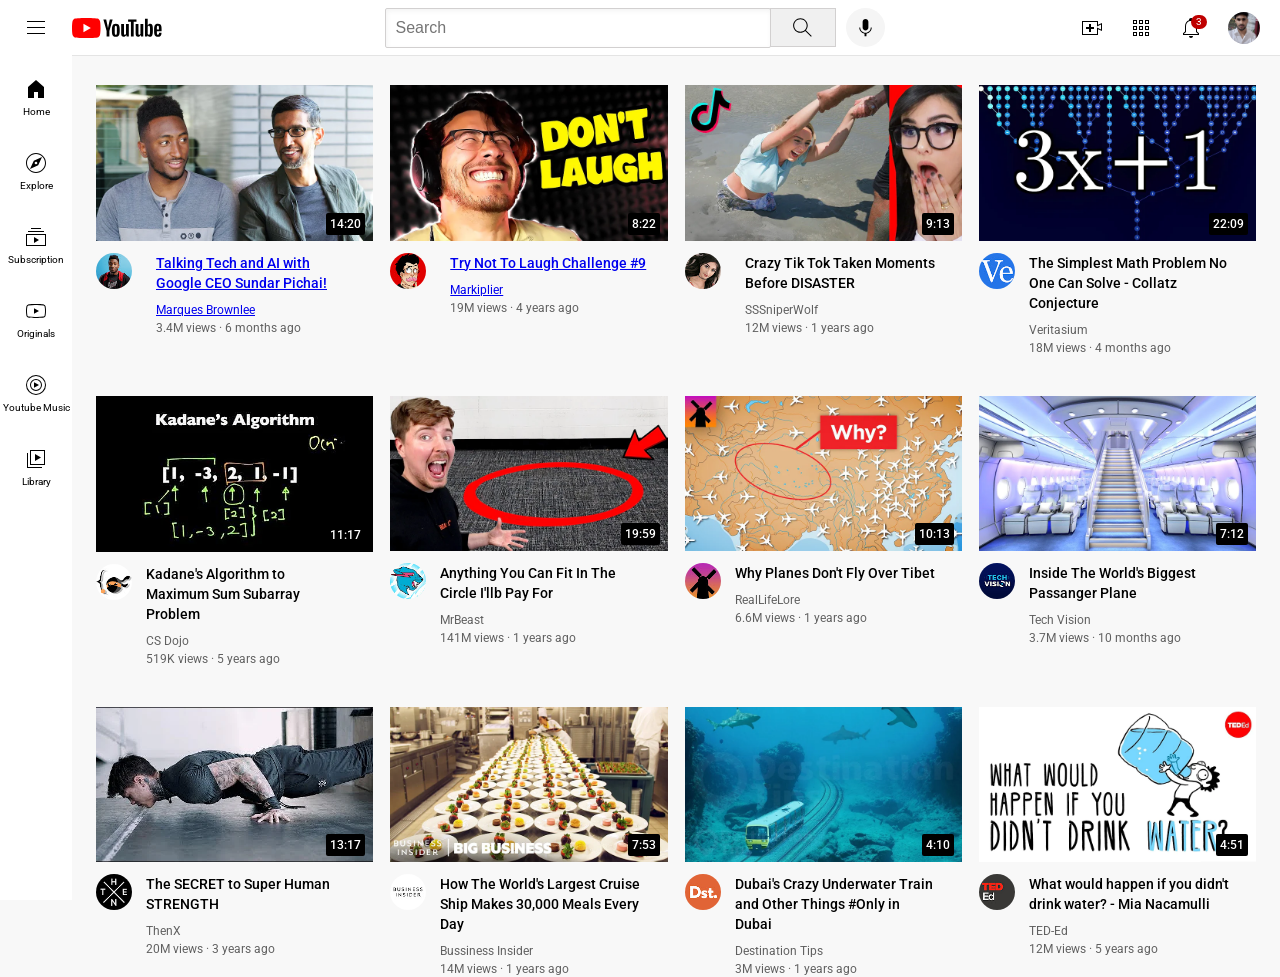
==== index.html @ 8b990026 "Rename youtube.html to index.html" ====
<!DOCTYPE html>
<html>

<head>
    <title>YouTube.com Clone</title>

    <link rel="preconnect" href="https://fonts.googleapis.com">
    <link rel="preconnect" href="https://fonts.gstatic.com" crossorigin>
    <link href="https://fonts.googleapis.com/css2?family=Roboto:ital,wght@0,100..900;1,100..900&display=swap"
        rel="stylesheet">
    <link rel="stylesheet" href="youtube-styles/general.css">
    <link rel="stylesheet" href="youtube-styles/header.css">
    <link rel="stylesheet" href="youtube-styles/video.css">
    <link rel="stylesheet" href="youtube-styles/sidebar.css">
    <style>

    </style>
</head>

<body>
    <header class="header">
        <div class="left-section">
            <img class="hamburger-menu" src="icons/hamburger-menu.svg">
            <img class="youtube-logo" src="icons/youtube-logo.svg">
        </div>

        <div class="middle-section">
            <input class="search-bar" type="text" placeholder="Search">
            <button class="search-button">
                <img class="search-icon" src="icons/search.svg">
                <div class="tooltip">Search</div>
            </button>
            <button class="voice-search-button">
                <img class="voice-search-icon" src="icons/voice-search-icon.svg">
                <div class="tooltip">Voice</div>
            </button>
        </div>

        <div class="right-section">
            <div class="upload-icon-container">
                <img class="upload-icon" src="icons/upload.svg">
                <div class="tooltip">Create</div>
            </div>
            <div class="upload-icon-container">
                <img class="youtube-apps-icon" src="icons/youtube-apps.svg">
                <div class="tooltip">YouTube Apps</div>
            </div>

            <div class="notifications-icon-container">
                <img class="notifications-icon" src="icons/notifications.svg">
                <div class="notifications-count">3</div>
                <div class="tooltip">Notifications</div>
            </div>
            <img class="current-user-picture" src="channel-pictures/my-channel.jpg">
        </div>

    </header>


    <nav class="sidebar">

        <div class="sidebar-link">
            <img class="sidebar-link-pic" src="icons/home.svg">
            <div>Home</div>
        </div>
        <div class="sidebar-link">
            <img class="sidebar-link-pic" src="icons/explore.svg">
            <div>Explore</div>
        </div>
        <div class="sidebar-link">
            <img class="sidebar-link-pic" src="icons/subscriptions.svg">
            <div>Subscription</div>
        </div>
        <div class="sidebar-link">
            <img class="sidebar-link-pic" src="icons/originals.svg">
            <div>Originals</div>
        </div>
        <div class="sidebar-link">
            <img class="sidebar-link-pic" src="icons/youtube-music.svg">
            <div>Youtube Music</div>
        </div>
        <div class="sidebar-link">
            <img class="sidebar-link-pic" src="icons/library.svg">
            <div>Library</div>
        </div>

    </nav>

<!--sematic elements(<header>, <nav>, <main>, <section> : same as <div> but have a meaning to screen reader)-->
    <main>
        <section class="video-grid">

            <div class="video-preview">
                <div class="thumbnail-row">
                    <a href="https://www.youtube.com/watch?v=n2RNcPRtAiY">
                        <img class="thumbnail" src="thumbnails/thumbnail-1.webp">
                        <div class="video-time">14:20</div>
                    </a>
                </div>
                <div class="video-info-grid">
                    <div class="channel-picture">
                        <div class="profile-picture-container">
                            <a href="https://www.youtube.com/watch?v=n2RNcPRtAiY" target="_blank">
                                <img class="profile-picture" src="channel-pictures/channel-1.jpeg">
                            </a>
                            <div class="channel-tooltips">
                                <img class="channel-tooltips-picture" src="channel-pictures/channel-1.jpeg">
                                <div>
                                    <div class="channel-tooltips-name">
                                        Marques Brownlee
                                    </div>
                                    <div class="channel-tooltips-stats">
                                        30M subscribers
                                    </div>
                                </div>
                            </div>
                        </div>
                    </div>
                    <div class="video-info">
                        <p class="video-title">
                            <a href="https://www.youtube.com/watch?v=n2RNcPRtAiY">Talking Tech and AI with Google CEO
                                Sundar
                                Pichai!</a>
                        </p>
                        <p class="video-author">
                            <a href="https://www.youtube.com/watch?v=n2RNcPRtAiY">Marques Brownlee</a>
                        </p>
                        <p class="video-stats">
                            3.4M views &#183; 6 months ago
                        </p>
                    </div>
                </div>
            </div>


            <div class="video-preview">
                <div class="thumbnail-row">
                    <a href="https://www.youtube.com/watch?v=mP0RAo9SKZk">
                        <img class="thumbnail" src="thumbnails/thumbnail-2.webp">
                        <div class="video-time">8:22</div>
                    </a>
                </div>
                <div class="video-info-grid">
                    <div class="channel-picture">
                        <div class="profile-picture-container">
                            <a href="https://www.youtube.com/watch?v=mP0RAo9SKZk">
                                <img class="profile-picture" src="channel-pictures/channel-2.jpeg">
                            </a>
                            <div class="channel-tooltips">
                                <img class="channel-tooltips-picture" src="channel-pictures/channel-2.jpeg">
                                <div>
                                    <div class="channel-tooltips-name">
                                        Markpileer
                                    </div>
                                    <div class="channel-tooltips-stats">
                                        30M subscribers
                                    </div>
                                </div>
                            </div>
                        </div>
                    </div>
                    <div class="video-info">
                        <p class="video-title">
                            <a href="https://www.youtube.com/watch?v=mP0RAo9SKZk">Try Not To Laugh Challenge #9</a>
                        </p>
                        <p class="video-author">
                            <a href="https://www.youtube.com/watch?v=mP0RAo9SKZk">Markiplier</a>
                        </p>
                        <p class="video-stats">
                            19M views &#183; 4 years ago
                        </p>
                    </div>
                </div>
            </div>


            <div class="video-preview">
                <div class="thumbnail-row">
                    <img class="thumbnail" src="thumbnails/thumbnail-3.webp">
                    <div class="video-time">9:13</div>
                </div>
                <div class="video-info-grid">
                    <div class="channel-picture">
                        <div class="profile-picture-container">
                            <a href="https://www.youtube.com/watch?v=FgjPQQeTh1w" target="_blank">
                                <img class="profile-picture" src="channel-pictures/channel-3.jpeg">
                            </a>
                            <div class="channel-tooltips">
                                <img class="channel-tooltips-picture" src="channel-pictures/channel-3.jpeg">
                                <div>
                                    <div class="channel-tooltips-name\">
                                        SSSniperWolf
                                    </div>
                                    <div class="channel-tooltips-stats">
                                        5M subscribers
                                    </div>
                                </div>
                            </div>
                        </div>
                    </div>
                    <div class="video-info">
                        <p class="video-title">
                            Crazy Tik Tok Taken Moments Before DISASTER
                        </p>
                        <p class="video-author">
                            SSSniperWolf
                        </p>
                        <p class="video-stats">
                            12M views &#183; 1 years ago
                        </p>
                    </div>
                </div>
            </div>


            <div class="video-preview">
                <div class="thumbnail-row">
                    <img class="thumbnail" src="thumbnails/thumbnail-4.webp">
                    <div class="video-time">22:09</div>
                </div>
                <div>
                    <div class="channel-picture">
                        <img class="profile-picture" src="channel-pictures/channel-4.jpeg">
                    </div>
                    <div class="video-info">
                        <p class="video-title">
                            The Simplest Math Problem No One Can Solve - Collatz Conjecture
                        </p>
                        <p class="video-author">
                            Veritasium
                        </p>
                        <p class="video-stats">
                            18M views &#183; 4 months ago
                        </p>
                    </div>
                </div>
            </div>


            <div class="video-preview">
                <div class="thumbnail-row">
                    <img class="thumbnail" src="thumbnails/thumbnail-5.webp">
                    <div class="video-time">11:17</div>
                </div>
                <div>
                    <div class="channel-picture">
                        <img class="profile-picture" src="channel-pictures/channel-5.jpeg">
                    </div>
                    <div class="video-info">
                        <p class="video-title">
                            Kadane's Algorithm to Maximum Sum Subarray Problem
                        </p>
                        <p class="video-author">
                            CS Dojo
                        </p>
                        <p class="video-stats">
                            519K views &#183; 5 years ago
                        </p>
                    </div>
                </div>
            </div>


            <div class="video-preview">
                <div class="thumbnail-row">
                    <img class="thumbnail" src="thumbnails/thumbnail-6.webp">
                    <div class="video-time">19:59</div>
                </div>
                <div>
                    <div class="channel-picture">
                        <img class="profile-picture" src="channel-pictures/channel-6.jpeg">
                    </div>
                    <div class="video-info">
                        <p class="video-title">
                            Anything You Can Fit In The Circle I'llb Pay For
                        </p>
                        <p class="video-author">
                            MrBeast
                        </p>
                        <p class="video-stats">
                            141M views &#183; 1 years ago
                        </p>
                    </div>
                </div>
            </div>


            <div class="video-preview">
                <div class="thumbnail-row">
                    <img class="thumbnail" src="thumbnails/thumbnail-7.webp">
                    <div class="video-time">10:13</div>
                </div>
                <div>
                    <div class="channel-picture">
                        <img class="profile-picture" src="channel-pictures/channel-7.jpeg">
                    </div>
                    <div class="video-info">
                        <p class="video-title">
                            Why Planes Don't Fly Over Tibet
                        </p>
                        <p class="video-author">
                            RealLifeLore
                        </p>
                        <p class="video-stats">
                            6.6M views &#183; 1 years ago
                        </p>
                    </div>
                </div>
            </div>


            <div class="video-preview">
                <div class="thumbnail-row">
                    <img class="thumbnail" src="thumbnails/thumbnail-8.webp">
                    <div class="video-time">7:12</div>
                </div>
                <div>
                    <div class="channel-picture">
                        <img class="profile-picture" src="channel-pictures/channel-8.jpeg">
                    </div>
                    <div class="video-info">
                        <p class="video-title">
                            Inside The World's Biggest Passanger Plane
                        </p>
                        <p class="video-author">
                            Tech Vision
                        </p>
                        <p class="video-stats">
                            3.7M views &#183; 10 months ago
                        </p>
                    </div>
                </div>
            </div>


            <div class="video-preview">
                <div class="thumbnail-row">
                    <img class="thumbnail" src="thumbnails/thumbnail-9.webp">
                    <div class="video-time">13:17</div>
                </div>
                <div>
                    <div class="channel-picture">
                        <img class="profile-picture" src="channel-pictures/channel-9.jpeg">
                    </div>
                    <div class="video-info">
                        <p class="video-title">
                            The SECRET to Super Human STRENGTH
                        </p>
                        <p class="video-author">
                            ThenX
                        </p>
                        <p class="video-stats">
                            20M views &#183; 3 years ago
                        </p>
                    </div>
                </div>
            </div>


            <div class="video-preview">
                <div class="thumbnail-row">
                    <img class="thumbnail" src="thumbnails/thumbnail-10.webp">
                    <div class="video-time">7:53</div>
                </div>
                <div>
                    <div class="channel-picture">
                        <img class="profile-picture" src="channel-pictures/channel-10.jpeg">
                    </div>
                    <div class="video-info">
                        <p class="video-title">
                            How The World's Largest Cruise Ship Makes 30,000 Meals
                            Every Day
                        </p>
                        <p class="video-author">
                            Bussiness Insider
                        </p>
                        <p class="video-stats">
                            14M views &#183; 1 years ago
                        </p>
                    </div>
                </div>
            </div>


            <div class="video-preview">
                <div class="thumbnail-row">
                    <img class="thumbnail" src="thumbnails/thumbnail-11.webp">
                    <div class="video-time">4:10</div>
                </div>
                <div>
                    <div class="channel-picture">
                        <img class="profile-picture" src="channel-pictures/channel-11.jpeg">
                    </div>
                    <div class="video-info">
                        <p class="video-title">
                            Dubai's Crazy Underwater Train and Other Things #Only in Dubai
                        </p>
                        <p class="video-author">
                            Destination Tips
                        </p>
                        <p class="video-stats">
                            3M views &#183; 1 years ago
                        </p>
                    </div>
                </div>
            </div>


            <div class="video-preview">
                <div class="thumbnail-row">
                    <img class="thumbnail" src="thumbnails/thumbnail-12.webp">
                    <div class="video-time">4:51</div>
                </div>
                <div>
                    <div class="channel-picture">
                        <img class="profile-picture" src="channel-pictures/channel-12.jpeg">
                    </div>
                    <div class="video-info">
                        <p class="video-title">
                            What would happen if you didn't drink water? - Mia Nacamulli
                        </p>
                        <p class="video-author">
                            TED-Ed
                        </p>
                        <p class="video-stats">
                            12M views &#183; 5 years ago
                        </p>
                    </div>
                </div>
            </div>

        </section>
    </main>
</body>
</html>
---- youtube-styles/general.css ----
p { 
    margin-top: 0;
    margin-bottom: 0;
}

body{
    font-family: Roboto,Arial;
    background-color: rgb(248, 248, 248);
    margin: 0;
    padding-top: 85px;
    padding-left: 96px;
    padding-right: 24px;
}
---- youtube-styles/header.css ----
.header{
    height: 55px;

    display: flex;
    flex-direction: row;
    justify-content: space-between;

    position: fixed;
    top: 0;
    left: 0;
    right: 0;
    z-index: 100;

    background-color: white;
    border-bottom-width: 1px;
    border-bottom-style: solid;
    border-bottom-color: rgb(228, 228, 228);
}

.left-section{
    display: flex;
    align-items: center;
}

.hamburger-menu{
    height: 24px;
    margin-left: 24px;
    margin-right: 24px;
}

.youtube-logo{
    height: 20px;
}

.middle-section{
    flex: 1;
    margin-left: 62px;
    margin-right: 35px;
    max-width: 500px;
    display: flex;
    align-items: center;
}

.search-bar{
    flex: 1;
    height: 36px;
    border-radius: 2px;
    border: 1px solid rgb(210, 208, 208);
    box-shadow: inset 1px 2px 5px rgba(0, 0, 0, 0.05);
    padding-left: 10px;
    font-size: 16px;
    width: 0;
}

.search-bar::placeholder{
    font-size: 16px;
}

.search-button{
    height: 39px;
    width: 66px;   
    background-color: rgb(240, 240, 240);
    border-width: 1px;
    border-style: solid;
    border-color: rgb(210, 208, 208);
    margin-left: -1px;
    margin-right: 10px;
} 


.search-button,
.voice-search-button,
.upload-icon-container,
.notifications-icon-container{
    display: flex;
    justify-content: center;
    align-items: center;
    position: relative;
    white-space: nowrap;
}

.search-button .tooltip,
.voice-search-button .tooltip,
.upload-icon-container .tooltip,
.notifications-icon-container .tooltip{
    position: absolute;
    background-color: gray;
    color: white;
    padding-top: 4px;
    padding-bottom: 4px;
    padding-left: 8px;
    padding-right: 8px;
    border-radius: 2px;
    font-size: 12px;
    bottom: -30px;
    opacity: 0;
    transition: opacity 0.15s;
    pointer-events: none;
}

.search-button:hover .tooltip,
.voice-search-button:hover .tooltip,
.upload-icon-container:hover .tooltip,
.notifications-icon-container:hover .tooltip{
    opacity: 1;
}

.search-icon{
    height: 25px;
}


.voice-search-button{
    width: 39px;
    height: 39px;
    border-radius: 20px;
    border: none;
    background-color: rgb(245, 245, 245);
}

.voice-search-icon{
    height: 23px;
}

.right-section{
    width: 180px;
    margin-right: 20px;
    display: flex;
    align-items: center;
    justify-content: space-between;
    flex-shrink: 0;
}

.upload-icon{
    height: 24px;
}

.youtube-apps-icon{
    height:24px;
}

.notifications-icon{
    height: 24px;
}

.notifications-icon-container{
    position: relative;
}

.notifications-count{
    position: absolute;
    top: -1px;
    right: -4px;
    background-color: rgb(191, 0, 0);
    color: white;
    font-size: 10px;
    padding-left: 5px;
    padding-right: 5px;
    padding-top: 1px;
    padding-bottom: 2px;
    border-radius: 12px;
}

.current-user-picture{
    height: 32px;
    width: 32px;
    border-radius: 16px;
    object-fit: cover;
    object-position: center;
}
---- youtube-styles/video.css ----
.thumbnail {
    width: 100%;
}


.video-title {
    margin-top: 0;
    font-size: 14px;
    font-weight: 500;
    line-height: 20px;
    margin-bottom: 10px;
}

.video-info-grid {
    display: grid;
    grid-template-columns: 50px 1fr;
}

.channel-picture {
    display: inline-block;
    vertical-align: top;
}

.video-info {
    display: inline-block;
    width: 200px;
    padding-left: 10px;
}

.profile-picture {
    width: 36px;
    border-radius: 50px;
}

.thumbnail-row {
    margin-bottom: 8px;
    position: relative;
}

.video-author,
.video-stats {
    font-size: 12px;
    color: rgb(96, 96, 96);
}

.video-author {
    margin-bottom: 4px;
}

.video-grid {
    display: grid;
    grid-template-columns: 1fr 1fr 1fr;
    column-gap: 17px;
    row-gap: 40px;
}

@media (max-width: 750px) {
    .video-grid{
        grid-template-columns: 1fr 1fr;
    }
}

@media (min-width: 751px) and (max-width: 1199px){
    .video-grid{
        grid-template-columns: 1fr 1fr 1fr;
    }
}

@media (min-width: 1200px){
    .video-grid{
        grid-template-columns: 1fr 1fr 1fr 1fr;
    }
}

.video-time{
    
    font-size: 12px;
    font-weight: 500;
    padding: 4px;
    border-radius: 2px;
    background-color: black;
    color: white;
    position: absolute;
    bottom: 10px;
    right: 8px;
}


.profile-picture-container{
    display: inline-block;
    position: relative;
}

.channel-tooltips{
    background-color: white;
    width: 200px;
    padding: 12px 12px;
    box-shadow: 2px 2px 2px rgba(0, 0, 0, 0.3);
    border-radius: 6px;
    position: absolute;
    top: 55px;
    z-index: 300;

    opacity: 0;
    pointer-events: none;

    display: flex;
    align-items: center;
    transition: opacity 0.15s;
}

.profile-picture-container:hover .channel-tooltips{
    opacity: 1;
}

.channel-tooltips-picture{
    width: 50px;
    height: 50px;
    border-radius: 25px;
    margin-right: 8px;
}

.channel-tooltips-name{
    font-family: Roboto, Arial;
    font-weight: bold;
    font-size: 16px;
    margin-bottom: 4px;
}

.channel-tooltips-stats{
    font-family: Roboto, Arial;
    font-size: 14px;
    color: rgb(92, 92, 92);
}
---- youtube-styles/sidebar.css ----
.sidebar{
    background-color: white;
    position: fixed;
    left: 0;
    bottom: 0;
    top: 55px;
    width: 72px;
    z-index: 200;
    padding-top: 5px;

}

.sidebar-link{
    display: flex;
    height: 74px;  
    justify-content: center;
    align-items: center;
    flex-direction: column; 
    cursor: pointer;
    

}

.sidebar-link:hover{
    background-color: rgb(235, 235, 235);
}

.sidebar-link img{
    height: 24px;
    width: 24px;
    padding-bottom: 5px;
}

.sidebar-link div{
    font-size: 10px;
}
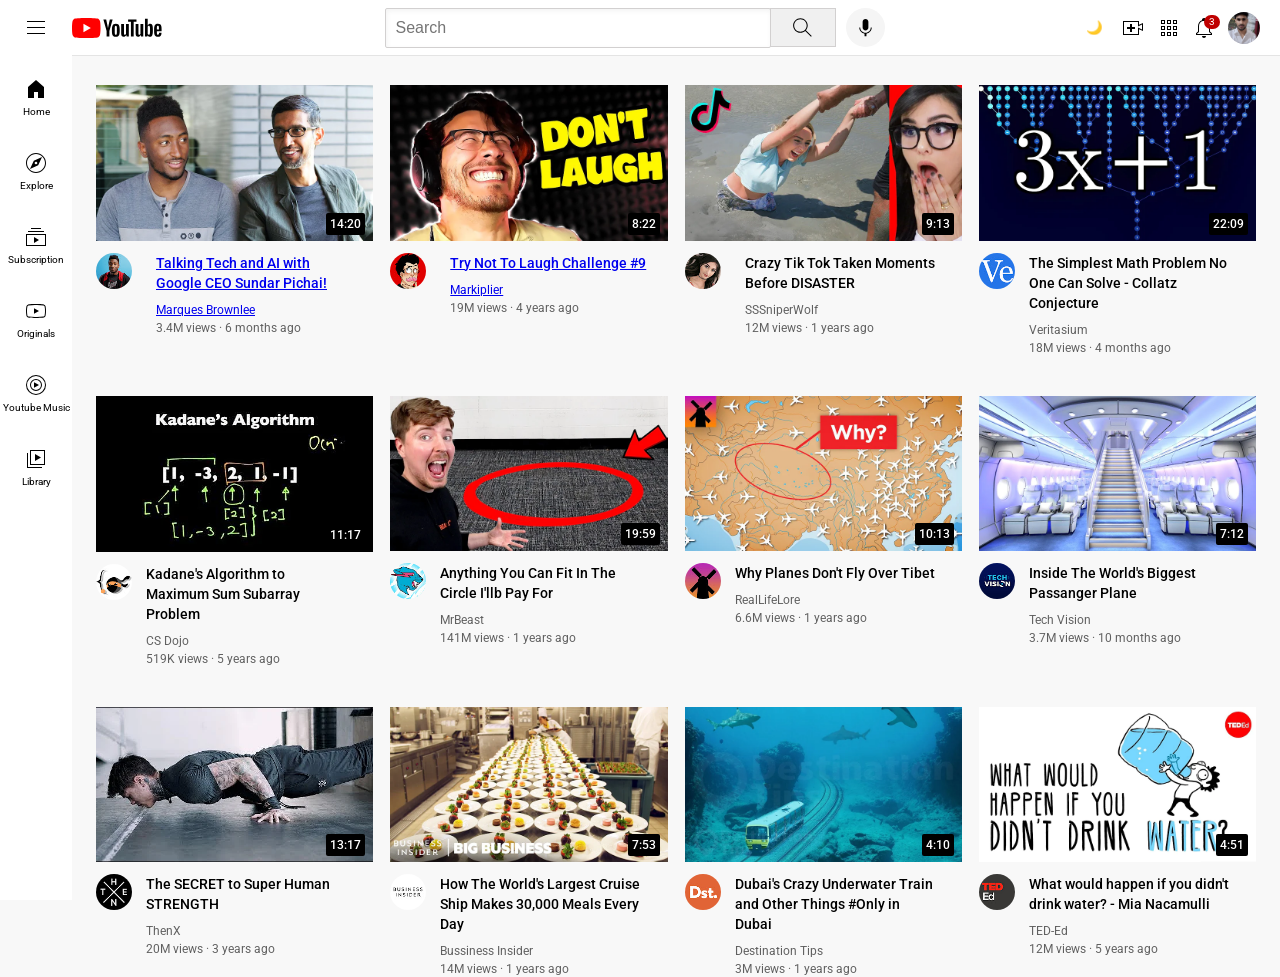
==== commit af13f1f1: "Add darkmode button" ====
--- a/index.html
+++ b/index.html
@@ -25,6 +25,7 @@
         </div>
 
         <div class="middle-section">
+            
             <input class="search-bar" type="text" placeholder="Search">
             <button class="search-button">
                 <img class="search-icon" src="icons/search.svg">
@@ -37,6 +38,12 @@
         </div>
 
         <div class="right-section">
+            
+            <button id="darkToggle" class="dark-button">&#127769;
+                <div class="tooltip">Dark Mode</div>
+            </button>
+                
+           
             <div class="upload-icon-container">
                 <img class="upload-icon" src="icons/upload.svg">
                 <div class="tooltip">Create</div>
@@ -431,5 +438,6 @@
 
         </section>
     </main>
+    <script src="script.js"></script>
 </body>
 </html>
--- a/youtube-styles/general.css
+++ b/youtube-styles/general.css
@@ -10,4 +10,22 @@
     padding-top: 85px;
     padding-left: 96px;
     padding-right: 24px;
+}
+
+body.dark {
+    background-color: #0f0f0f;
+    color: white;
+}
+
+body.dark .header, body.dark .sidebar{
+    background: #0f0f0f;
+    border-color: #303030;
+}
+
+body.dark .sidebar-item:hover {
+    background: #272727;
+}
+
+body.dark .channel-name, body.dark .meta {
+    color: #aaa;
 }
--- a/youtube-styles/header.css
+++ b/youtube-styles/header.css
@@ -71,7 +71,8 @@
 .search-button,
 .voice-search-button,
 .upload-icon-container,
-.notifications-icon-container{
+.notifications-icon-container,
+.dark-button{
     display: flex;
     justify-content: center;
     align-items: center;
@@ -82,7 +83,8 @@
 .search-button .tooltip,
 .voice-search-button .tooltip,
 .upload-icon-container .tooltip,
-.notifications-icon-container .tooltip{
+.notifications-icon-container .tooltip,
+.dark-button .tooltip{
     position: absolute;
     background-color: gray;
     color: white;
@@ -101,7 +103,8 @@
 .search-button:hover .tooltip,
 .voice-search-button:hover .tooltip,
 .upload-icon-container:hover .tooltip,
-.notifications-icon-container:hover .tooltip{
+.notifications-icon-container:hover .tooltip,
+.dark-button:hover .tooltip{
     opacity: 1;
 }
 
@@ -129,6 +132,11 @@
     align-items: center;
     justify-content: space-between;
     flex-shrink: 0;
+}
+
+.dark-button{
+    border: none;
+    background: none;
 }
 
 .upload-icon{
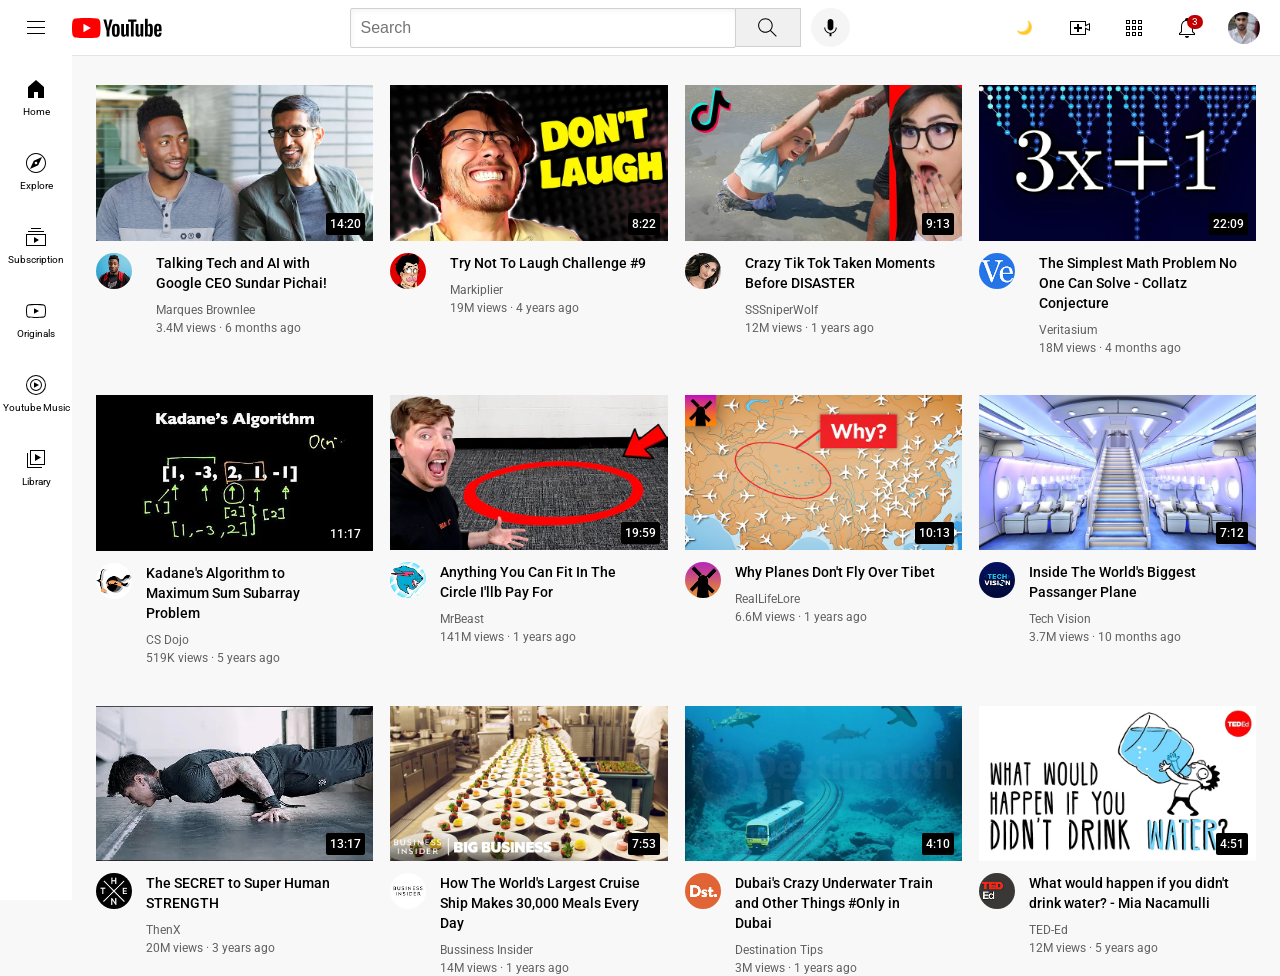
==== commit c086c4b7: "Initial commit" ====
--- a/index.html
+++ b/index.html
@@ -25,7 +25,7 @@
         </div>
 
         <div class="middle-section">
-            
+
             <input class="search-bar" type="text" placeholder="Search">
             <button class="search-button">
                 <img class="search-icon" src="icons/search.svg">
@@ -38,12 +38,12 @@
         </div>
 
         <div class="right-section">
-            
+
             <button id="darkToggle" class="dark-button">&#127769;
                 <div class="tooltip">Dark Mode</div>
             </button>
-                
-           
+
+
             <div class="upload-icon-container">
                 <img class="upload-icon" src="icons/upload.svg">
                 <div class="tooltip">Create</div>
@@ -93,7 +93,7 @@
 
     </nav>
 
-<!--sematic elements(<header>, <nav>, <main>, <section> : same as <div> but have a meaning to screen reader)-->
+    <!--sematic elements(<header>, <nav>, <main>, <section> : same as <div> but have a meaning to screen reader)-->
     <main>
         <section class="video-grid">
 
@@ -183,8 +183,10 @@
 
             <div class="video-preview">
                 <div class="thumbnail-row">
-                    <img class="thumbnail" src="thumbnails/thumbnail-3.webp">
-                    <div class="video-time">9:13</div>
+                    <a href="https://www.youtube.com/watch?v=FgjPQQeTh1w">
+                        <img class="thumbnail" src="thumbnails/thumbnail-3.webp">
+                        <div class="video-time">9:13</div>
+                    </a>
                 </div>
                 <div class="video-info-grid">
                     <div class="channel-picture">
@@ -207,10 +209,11 @@
                     </div>
                     <div class="video-info">
                         <p class="video-title">
-                            Crazy Tik Tok Taken Moments Before DISASTER
-                        </p>
-                        <p class="video-author">
-                            SSSniperWolf
+                            <a href="https://www.youtube.com/watch?v=FgjPQQeTh1w">Crazy Tik Tok Taken Moments Before
+                                DISASTER</a>
+                        </p>
+                        <p class="video-author">
+                            <a href="https://www.youtube.com/watch?v=FgjPQQeTh1w">SSSniperWolf</a>
                         </p>
                         <p class="video-stats">
                             12M views &#183; 1 years ago
@@ -222,19 +225,38 @@
 
             <div class="video-preview">
                 <div class="thumbnail-row">
-                    <img class="thumbnail" src="thumbnails/thumbnail-4.webp">
-                    <div class="video-time">22:09</div>
-                </div>
-                <div>
-                    <div class="channel-picture">
-                        <img class="profile-picture" src="channel-pictures/channel-4.jpeg">
-                    </div>
-                    <div class="video-info">
-                        <p class="video-title">
-                            The Simplest Math Problem No One Can Solve - Collatz Conjecture
-                        </p>
-                        <p class="video-author">
-                            Veritasium
+                    <a href="https://www.youtube.com/watch?v=094y1Z2wpJg">
+                        <img class="thumbnail" src="thumbnails/thumbnail-4.webp">
+                        <div class="video-time">22:09</div>
+                    </a>
+                </div>
+                <div class="video-info-grid">
+                    <div class="channel-picture">
+                        <div class="profile-picture-container">
+                            <a href="https://www.youtube.com/watch?v=094y1Z2wpJg">
+                                <img class="profile-picture" src="channel-pictures/channel-4.jpeg">
+                            </a>
+                            <div class="channel-tooltips">
+                                <img class="channel-tooltips-picture" src="channel-pictures/channel-4.jpeg">
+                                <div>
+                                    <div class="channel-tooltips-name">
+                                        Veritasium
+                                    </div>
+                                    <div class="channel-tooltips-stats">
+                                        18M subscribers
+                                    </div>
+                                </div>
+                            </div>
+
+                        </div>
+                    </div>
+                    <div class="video-info">
+                        <p class="video-title">
+                            <a href="https://www.youtube.com/watch?v=094y1Z2wpJg">
+                            The Simplest Math Problem No One Can Solve - Collatz Conjecture</a>
+                        </p>
+                        <p class="video-author">
+                            <a href="https://www.youtube.com/watch?v=094y1Z2wpJg">Veritasium</a>
                         </p>
                         <p class="video-stats">
                             18M views &#183; 4 months ago
@@ -440,4 +462,5 @@
     </main>
     <script src="script.js"></script>
 </body>
+
 </html>
--- a/youtube-styles/general.css
+++ b/youtube-styles/general.css
@@ -1,6 +1,11 @@
 p { 
     margin-top: 0;
     margin-bottom: 0;
+}
+
+a {
+    color: inherit;
+    text-decoration: none;
 }
 
 body{
@@ -28,4 +33,12 @@
 
 body.dark .channel-name, body.dark .meta {
     color: #aaa;
+}
+/*removing blue lines under thumbnail section*/
+
+
+a:hover img{
+    opacity: 0.9;
+    transform: scale(1.03);
+    transition: 0.2s;
 }
--- a/youtube-styles/header.css
+++ b/youtube-styles/header.css
@@ -126,7 +126,7 @@
 }
 
 .right-section{
-    width: 180px;
+    width: 200px;
     margin-right: 20px;
     display: flex;
     align-items: center;
@@ -137,6 +137,7 @@
 .dark-button{
     border: none;
     background: none;
+    height: 24px;
 }
 
 .upload-icon{
@@ -175,4 +176,11 @@
     border-radius: 16px;
     object-fit: cover;
     object-position: center;
+}
+
+@media(min-width: 1200px) {
+    .right-section{
+        width: 250px;
+    }
+    
 }
--- a/youtube-styles/video.css
+++ b/youtube-styles/video.css
@@ -54,13 +54,13 @@
     row-gap: 40px;
 }
 
-@media (max-width: 750px) {
+@media (max-width: 800px) {
     .video-grid{
         grid-template-columns: 1fr 1fr;
     }
 }
 
-@media (min-width: 751px) and (max-width: 1199px){
+@media (min-width: 801px) and (max-width: 1199px){
     .video-grid{
         grid-template-columns: 1fr 1fr 1fr;
     }
